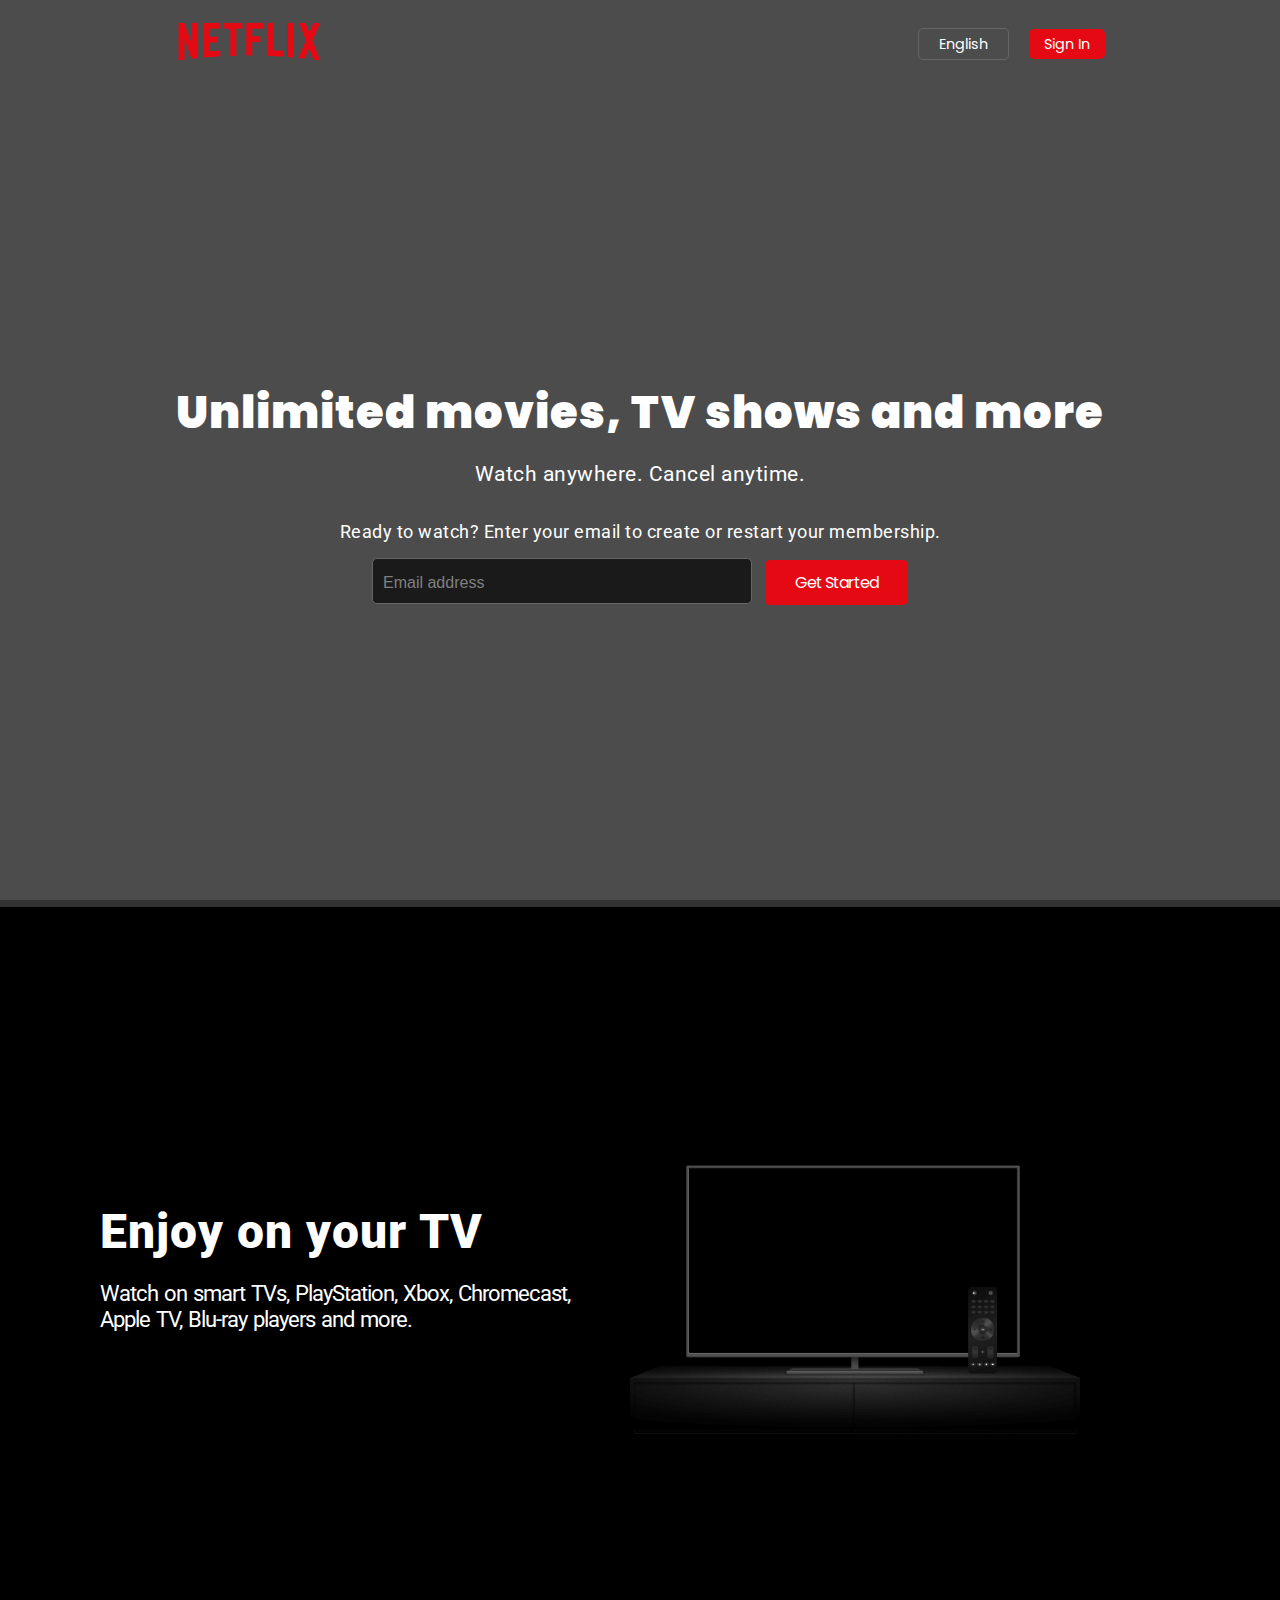
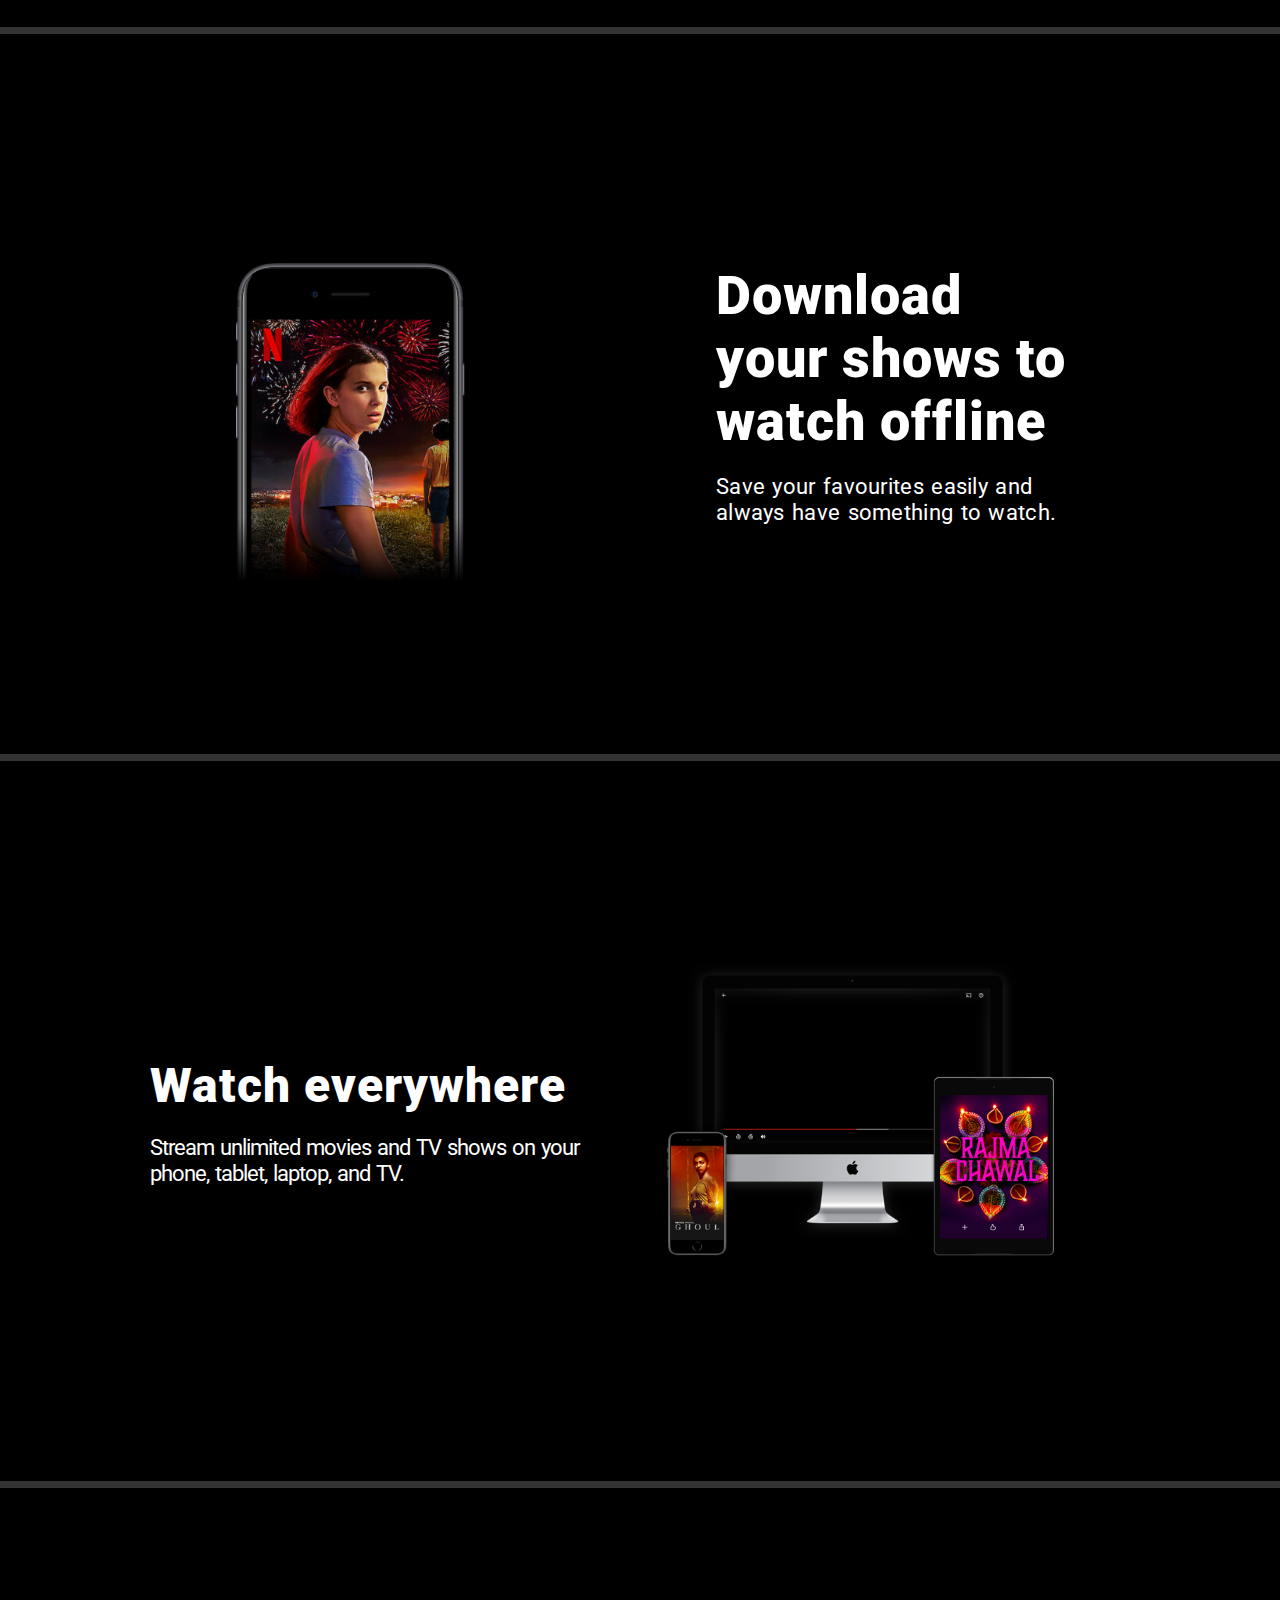
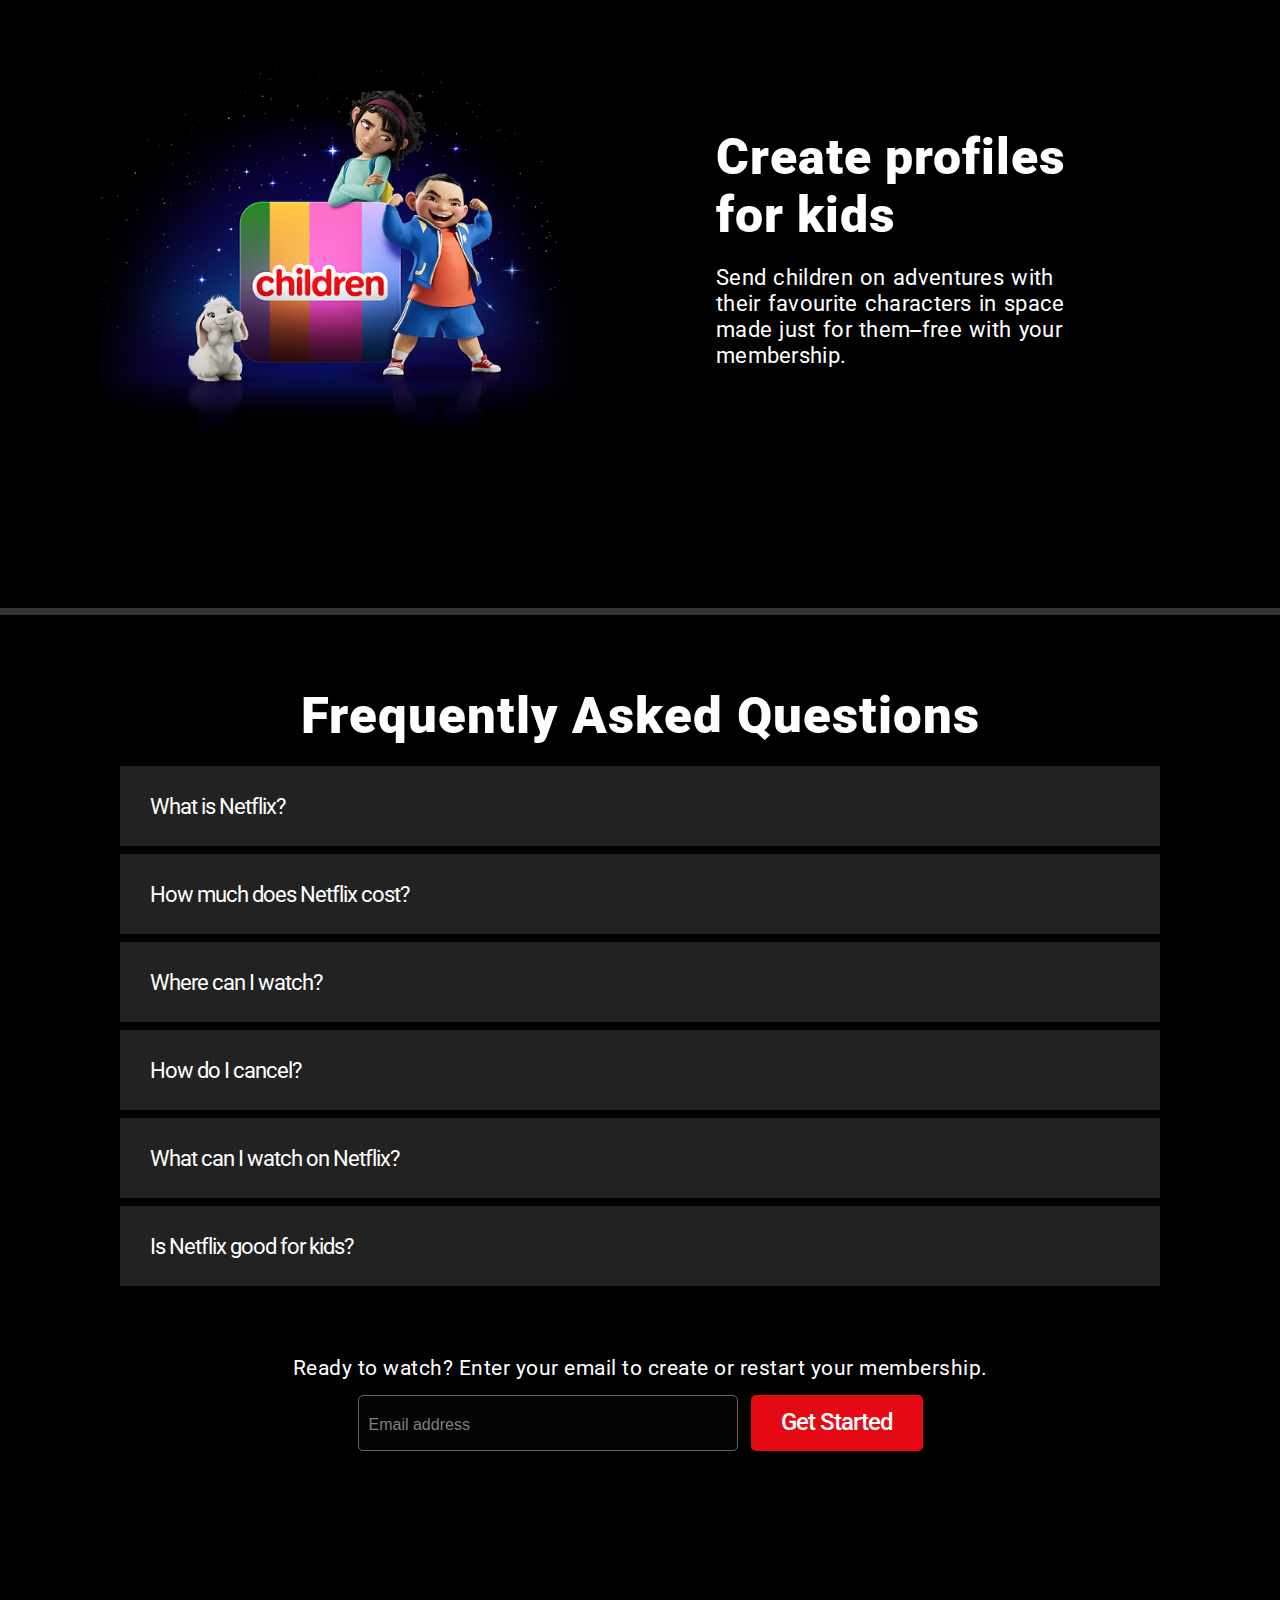
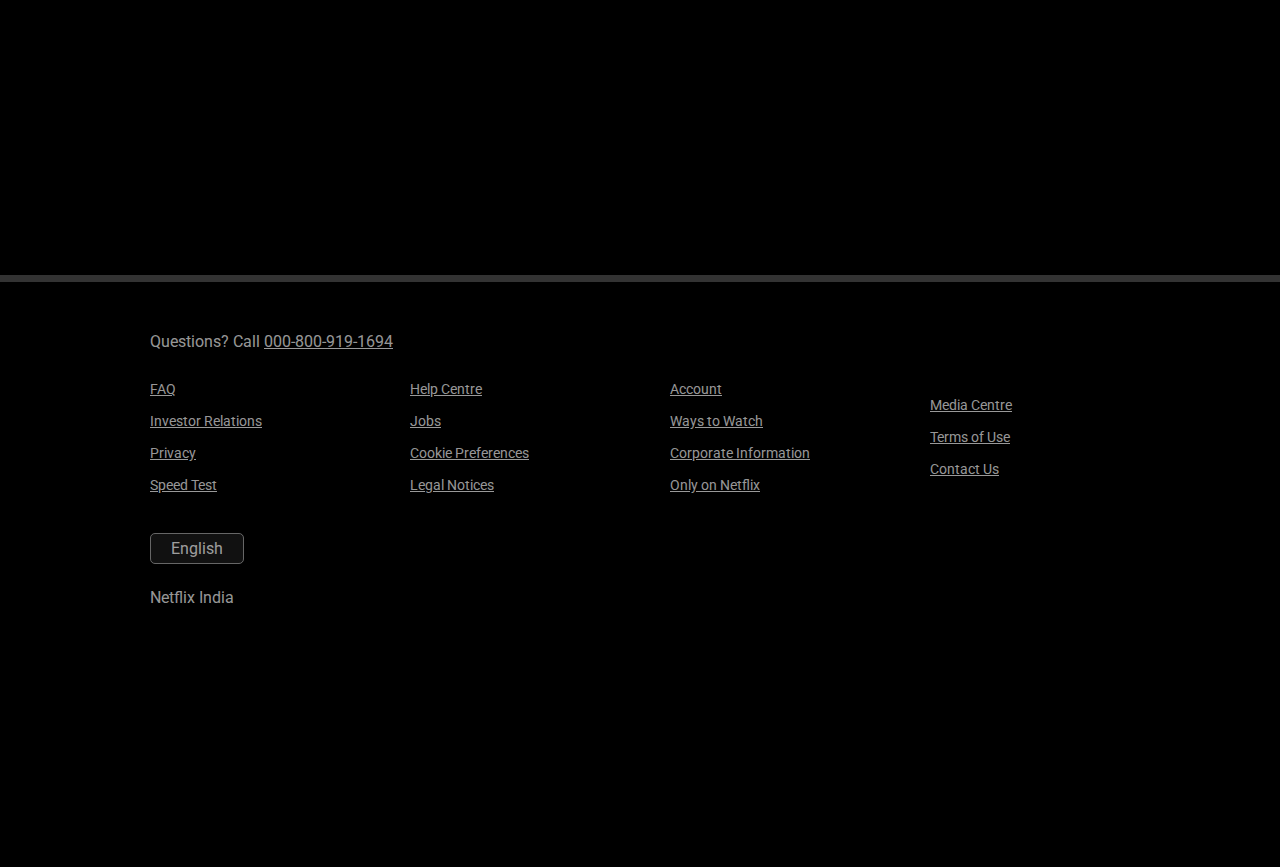
==== Home-Page/index.html @ ae6ad6d8 "Netflix HomePage Second Commit" ====
<!DOCTYPE html>
<html lang="en">
  <head>
    <meta charset="UTF-8" />
    <meta name="viewport" content="width=device-width, initial-scale=1.0" />
    <title>Netflix Homepage Clone</title>
    <link rel="stylesheet" href="style.css" />
    <link
      rel="stylesheet"
      href="https://cdnjs.cloudflare.com/ajax/libs/font-awesome/6.5.1/css/all.min.css"
      integrity="sha512-DTOQO9RWCH3ppGqcWaEA1BIZOC6xxalwEsw9c2QQeAIftl+Vegovlnee1c9QX4TctnWMn13TZye+giMm8e2LwA=="
      crossorigin="anonymous"
      referrerpolicy="no-referrer"
    />
  </head>
  <body>
    <header>
      <nav>
        <img
          class="logo"
          src="images/netflix-logo-png-2562.png"
          alt="Netflix logo"
        />
        <ul>
          <li>
            <a class="language" href="#"
              >English <i class="fa-solid fa-caret-down"></i
            ></a>
          </li>
          <li><a class="sign-in" href="#">Sign In</a></li>
        </ul>
      </nav>
      <article>
        <h2>Unlimited movies, TV shows and more</h2>
        <p class="slogan first">Watch anywhere. Cancel anytime.</p>
        <p class="slogan second">
          Ready to watch? Enter your email to create or restart your membership.
        </p>
        <form action="#">
          <input
            class="input"
            id="email"
            name="email"
            type="email"
            placeholder="Email address"
            required
          />
          <label class="label" for="email"
            >Get Started <i class="fa-solid fa-angle-right"></i
          ></label>
        </form>
      </article>
    </header>
    <div class="horizontal-line"></div>
    <main>
      <article class="content one">
        <section class="details">
          <h2>Enjoy on your TV</h2>
          <p>
            Watch on smart TVs, PlayStation, Xbox, Chromecast, Apple TV, Blu-ray
            players and more.
          </p>
        </section>
        <img
          class="first-img"
          src="images/tv.png"
          alt="Tv image"
          width="640"
          height="480"
        />
      </article>
      <div class="horizontal-line"></div>
      <article class="content two">
        <img
          class="second-img"
          src="images/mobile-0819.jpg"
          alt="Tv image"
          width="640"
          height="480"
        />
        <section class="details">
          <h2>Download your shows to watch offline</h2>
          <p>Save your favourites easily and always have something to watch.</p>
        </section>
      </article>
      <div class="horizontal-line"></div>
      <article class="content three">
        <section class="details">
          <h2>Watch everywhere</h2>
          <p>
            Stream unlimited movies and TV shows on your phone, tablet, laptop,
            and TV.
          </p>
        </section>
        <img
          class="first-img"
          src="images/device-pile-in.png"
          alt="Tv image"
          width="640"
          height="480"
        />
      </article>
      <div class="horizontal-line"></div>
      <article class="content four">
        <img
          class="second-img"
          src="images/AAAABVr8nYuAg0xDpXDv0VI9HUoH7r2aGp4TKRCsKNQrMwxzTtr-NlwOHeS8bCI2oeZddmu3nMYr3j9MjYhHyjBASb1FaOGYZNYvPBCL.png"
          alt="Tv image"
          width="640"
          height="480"
        />
        <section class="details">
          <h2>Create profiles for kids</h2>
          <p>
            Send children on adventures with their favourite characters in space
            made just for them&#x23AF;free with your membership.
          </p>
        </section>
      </article>
      <div class="horizontal-line"></div>
      <article class="faq">
        <section>
          <h2>Frequently Asked Questions</h2>
          <ul>
            <li>
              <a href="">What is Netflix?</a>
              <i class="fa-solid fa-plus"></i>
            </li>
            <li>
              <a href="">How much does Netflix cost?</a>
              <i class="fa-solid fa-plus"></i>
            </li>
            <li>
              <a href="">Where can I watch?</a>
              <i class="fa-solid fa-plus"></i>
            </li>
            <li>
              <a href="">How do I cancel?</a>
              <i class="fa-solid fa-plus"></i>
            </li>
            <li>
              <a href="">What can I watch on Netflix?</a>
              <i class="fa-solid fa-plus"></i>
            </li>
            <li>
              <a href="">Is Netflix good for kids?</a>
              <i class="fa-solid fa-plus"></i>
            </li>
          </ul>
          <small class="create-email"
            >Ready to watch? Enter your email to create or restart your
            membership.</small
          >
          <form action="#">
            <input
              class="input bottom"
              id="email"
              name="email"
              type="email"
              placeholder="Email address"
              required
            />
            <label class="label bottom-label" for="email"
              >Get Started <i class="fa-solid fa-angle-right"></i
            ></label>
          </form>
        </section>
      </article>
      <div class="horizontal-line"></div>
      <footer>
        <div class="footer-content">
          <p>Questions? Call <a href="#">000-800-919-1694</a></p>
          <nav class="nav-links">
            <section>
              <a href="">FAQ</a>
              <a href="">Investor Relations</a>
              <a href="">Privacy</a>
              <a href="">Speed Test</a>
            </section>
            <section>
              <a href="">Help Centre</a>
              <a href="">Jobs</a>
              <a href="">Cookie Preferences</a>
              <a href="">Legal Notices</a>
            </section>
            <section>
              <a href="">Account</a>
              <a href="">Ways to Watch</a>
              <a href="">Corporate Information</a>
              <a href="">Only on Netflix</a>
            </section>
            <section>
              <a href="">Media Centre</a>
              <a href="">Terms of Use</a>
              <a href="">Contact Us</a>
            </section>
          </nav>
          <a class="language footer-lang" href="#"
            >English <i class="fa-solid fa-caret-down"></i
          ></a>
          <h3 class="copyright">Netflix India</h3>
        </div>
      </footer>
    </main>
  </body>
</html>
---- Home-Page/style.css ----
@import url("https://fonts.googleapis.com/css2?family=Poppins:wght@400;500;600;700&display=swap");
@import url("https://fonts.googleapis.com/css2?family=Roboto:wght@300;400;500;700;900&display=swap");
* {
  padding: 0;
  margin: 0;
  box-sizing: border-box;
  /* font-family: "Roboto", sans-serif;
  font-family: "Roboto Condensed", sans-serif; */
}

header {
  min-height: 100vh;
  background-image: linear-gradient(rgba(0, 0, 0, 0.7), rgba(0, 0, 0, 0.7)),
    url("https://assets.nflxext.com/ffe/siteui/vlv3/c38a2d52-138e-48a3-ab68-36787ece46b3/eeb03fc9-99c6-438e-824d-32917ce55783/IN-en-20240101-popsignuptwoweeks-perspective_alpha_website_medium.jpg");
  background-position: center;
  background-size: 130%;
  color: #fff;
  font-family: "Poppins", sans-serif;
}

nav {
  display: flex;
  flex-direction: row;
  justify-content: space-between;
  padding: 20px 175px;
  align-items: center;
}

.logo {
  width: 150px;
  height: auto;
}

nav ul {
  display: flex;
  flex-direction: row;
}

nav ul li {
  list-style: none;
}

nav ul li a {
  color: #fff;
  font-size: 0.9rem;
  text-decoration: none;
}

.language {
  background: transparent;
  padding: 5px 20px;
  border: 1px solid #666;
  border-radius: 5px;
  margin-right: 20px;
}

.sign-in {
  background-color: rgb(229, 9, 20);
  padding: 5px 15px;
  border-radius: 5px;
  transition: 0.15s;
  cursor: pointer;
}

.sign-in:hover {
  background-color: rgba(229, 9, 20, 0.8);
}

article {
  width: 100%;
  height: 90vh;
  letter-spacing: -1px;
  display: flex;
  gap: 1rem;
  flex-direction: column;
  justify-content: center;
  align-items: center;
}

article h2 {
  font-size: 2.8rem;
  font-weight: 900;
  letter-spacing: 1px;
}

.slogan {
  font-size: 1.3rem;
  font-family: "Roboto", sans-serif;
  letter-spacing: 0.5px;
}

.second {
  margin-top: 20px;
  font-size: 1.1rem;
}

form {
  display: flex;
}

.input {
  font-size: 1.3rem;
  padding: 10px 100px 10px 10px;
  background: rgba(6, 6, 6, 0.7);
  color: #fff;
  border: 1px solid #666;
  border-radius: 5px;
  position: relative;
}

.input::placeholder {
  font-size: 1rem;
  color: gray;
}
.label {
  background-color: rgb(229, 9, 20);
  padding: 11px 30px;
  border-radius: 5px;
  margin-left: 10px;
  transition: 0.15s;
}

.label:hover {
  background-color: rgba(229, 9, 20, 0.8);
  cursor: pointer;
}

.horizontal-line {
  width: 100%;
  height: 7px;
  background-color: #333;
}

.content {
  height: 80vh;
  background-color: #000;
  display: flex;
  flex-flow: row;
  color: #fff;
  justify-content: space-between;
  align-items: center;
  padding: 0px 100px;
}

.details {
  width: 500px;
}

.details h2 {
  font-size: 3rem;
  font-family: "Roboto", sans-serif;
  margin-bottom: 20px;
}

.details p {
  font-size: 1.4rem;
  font-family: "Roboto", sans-serif;
  word-spacing: 2px;
}

.first-img {
  width: 450px;
  height: auto;
  margin-right: 100px;
}
.second-img {
  width: 500px;
  height: auto;
  margin-right: 100px;
}

.two section,
.four section {
  margin-right: 100px;
  width: 100%;
}

.two h2 {
  font-size: 3.4rem;
}

.two p,
.four p {
  letter-spacing: 0.3px;
}

.three {
  padding-left: 150px;
}

.four h2 {
  font-size: 3.1rem;
}

.faq {
  background-color: #000;
  color: #fff;
  font-family: "Roboto", sans-serif;
  min-height: 140vh;
  width: 100%;
  display: flex;
  justify-content: start;
  align-items: center;
}

.faq section {
  margin: 70px auto;
  width: 65rem;
}

.faq h2 {
  width: 100%;
  text-align: center;
  font-size: 3.2rem;
  margin-bottom: 20px;
}

.create-email,
form {
  display: block;
  text-align: center;
}

.faq li {
  list-style: none;
  margin-bottom: 8px;
  display: flex;
  flex-flow: row;
  justify-content: space-between;
  align-items: center;
  background-color: #222;
  padding: 27px 30px;
}

.faq a {
  text-decoration: none;
  color: #fff;
  font-size: 1.4rem;
}

.faq li i {
  font-size: 30px;
  cursor: pointer;
}

.faq li:hover {
  background-color: #333;
}

.create-email {
  margin-top: 70px;
  margin-bottom: 15px;
  font-size: 1.3rem;
  letter-spacing: 0.5px;
}

.bottom {
  padding-left: 10px;
  padding-top: 15px;
  padding-bottom: 15px;
  display: inline-block;
}

.bottom-label {
  padding-top: 13px;
  padding-bottom: 15px;
  font-size: 1.5rem;
  font-weight: 500;
}

footer {
  width: 100%;
  height: 65vh;
  background-color: #000;
  color: rgba(255, 255, 255, 0.6);
  font-family: "Roboto", sans-serif;
}

.footer-content {
  display: block;
  height: auto;
  padding: 50px 150px;
}

.footer-content p a {
  color: rgba(255, 255, 255, 0.6);
}

.nav-links {
  padding: 30px 0;
}

.nav-links section {
  width: 200px;
  display: flex;
  flex-flow: column;
}

.nav-links section a {
  color: rgba(255, 255, 255, 0.6);
  margin-bottom: 15px;
  font-size: 0.9rem;
}
.footer-lang {
  background-color: #111;
  color: rgba(255, 255, 255, 0.6);
  text-decoration: none;
}
.copyright {
  padding-top: 30px;
  font-size: 1rem;
  color: rgba(255, 255, 255, 0.6);
  font-weight: 400;
}
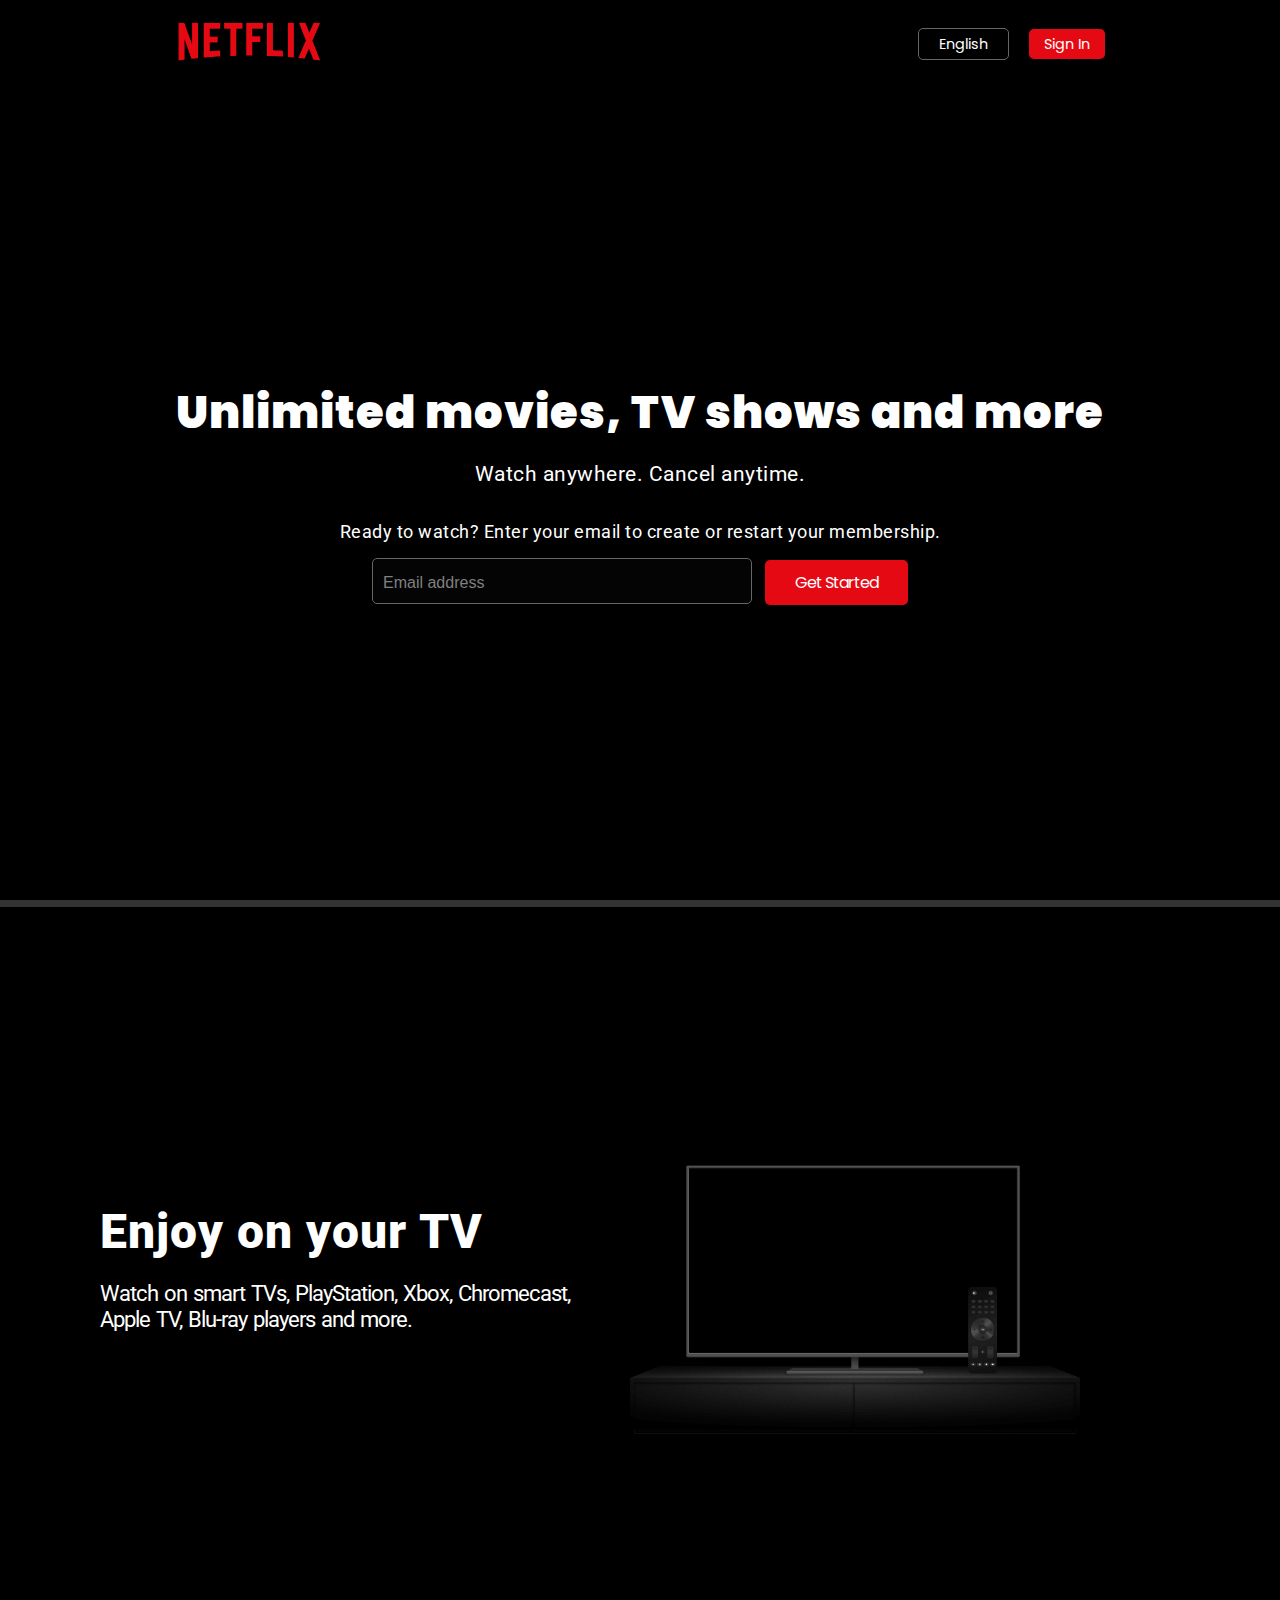
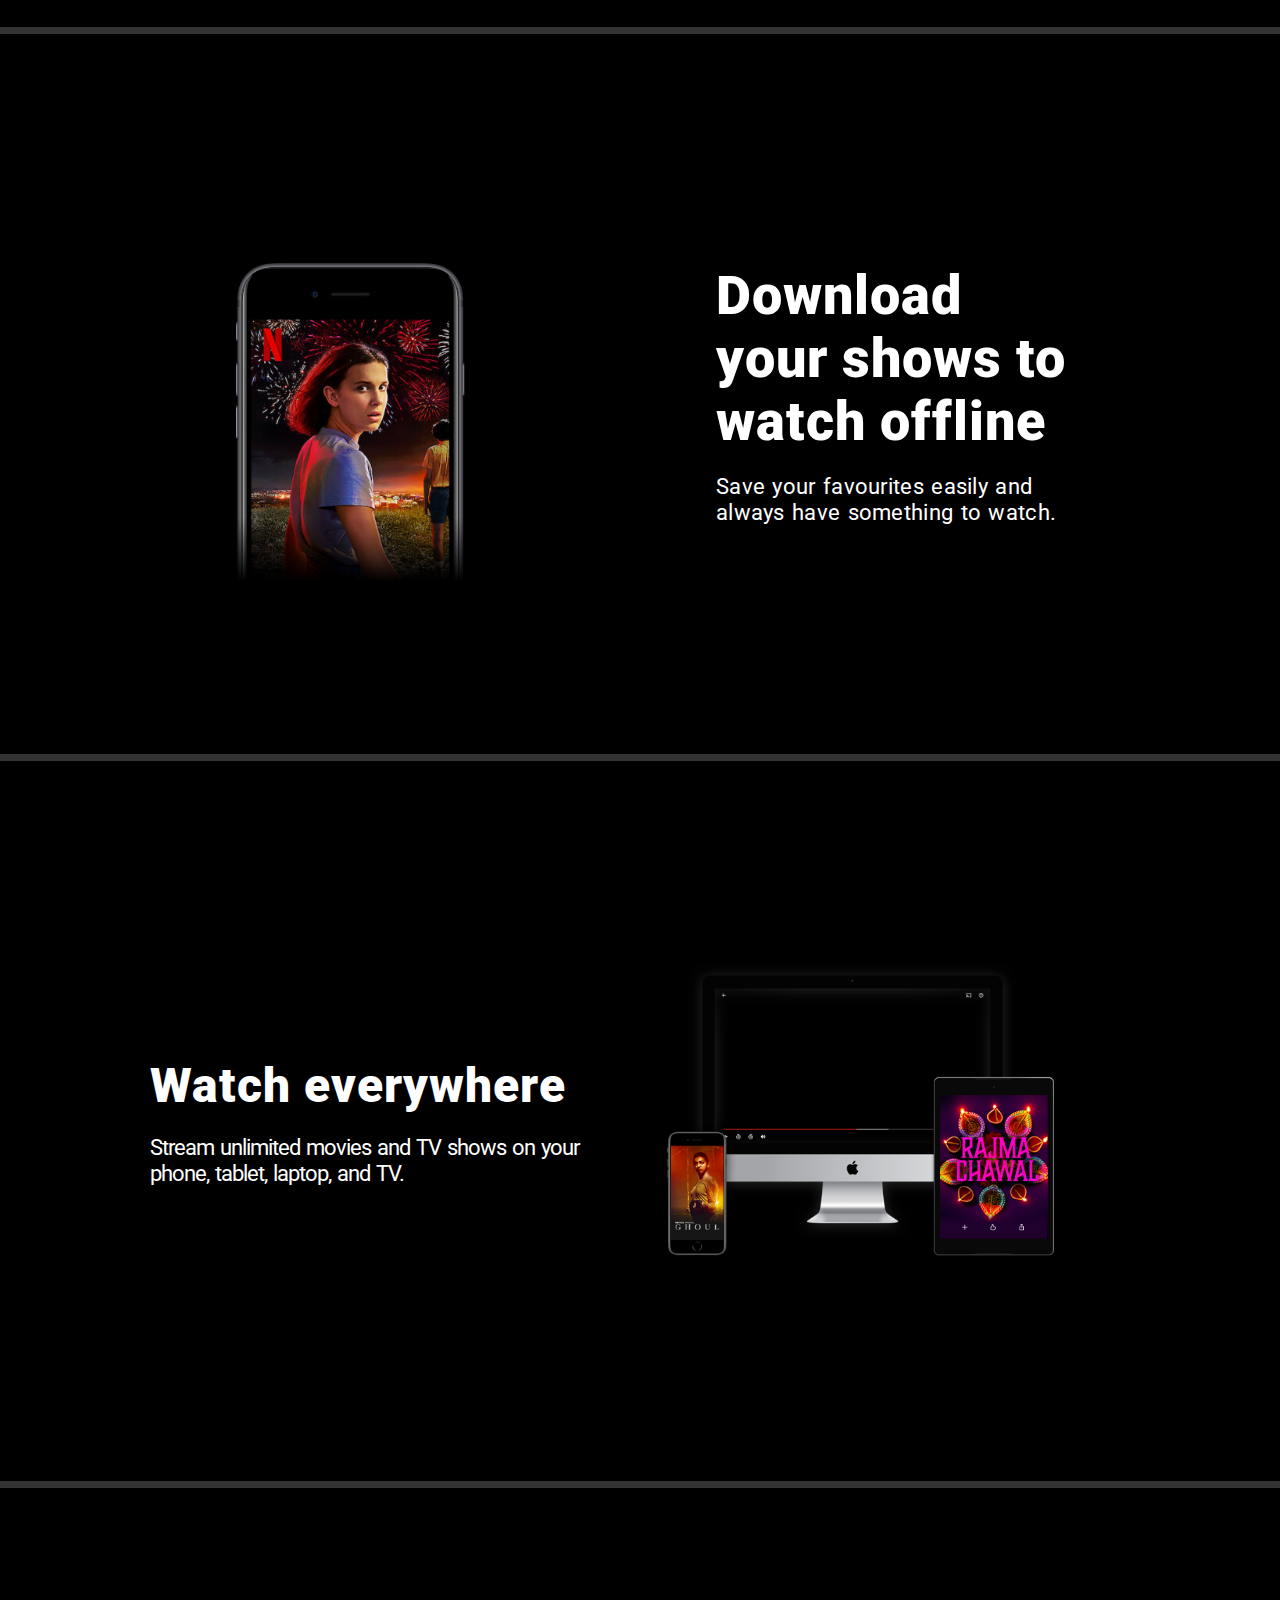
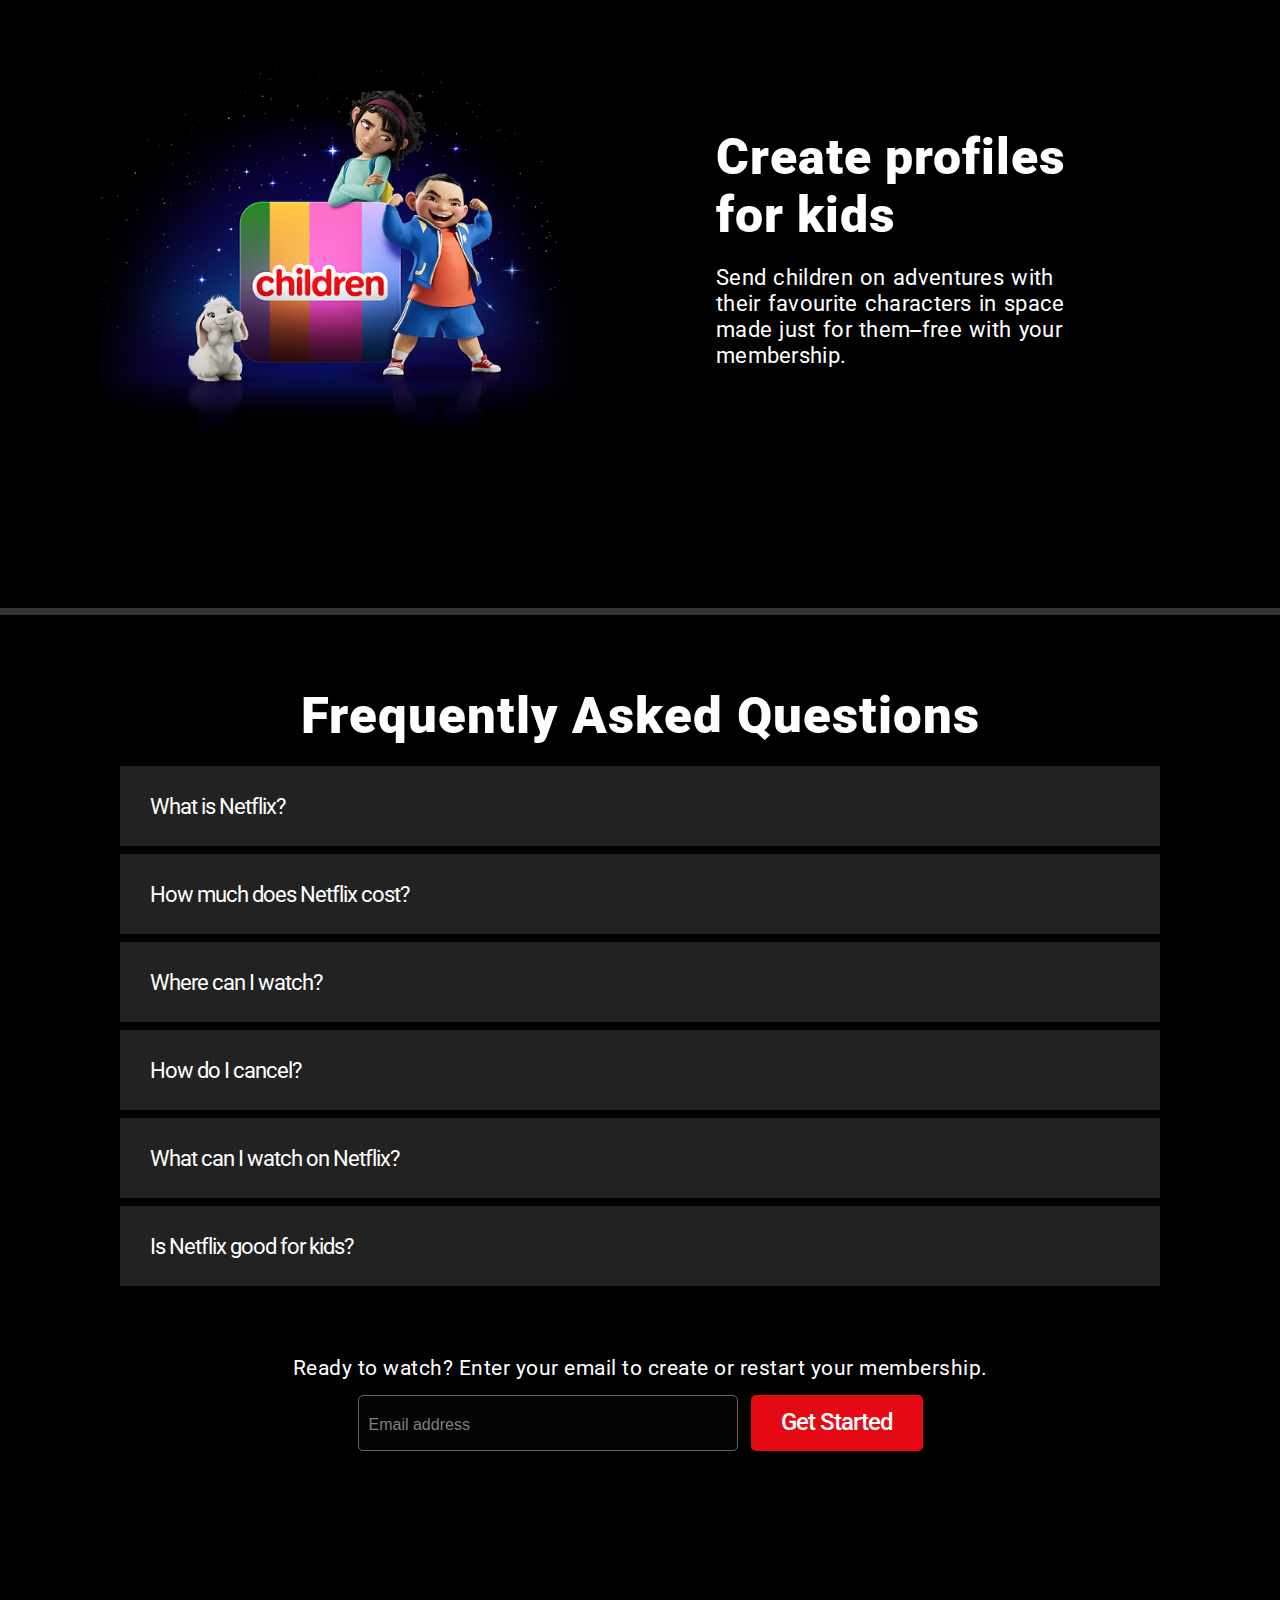
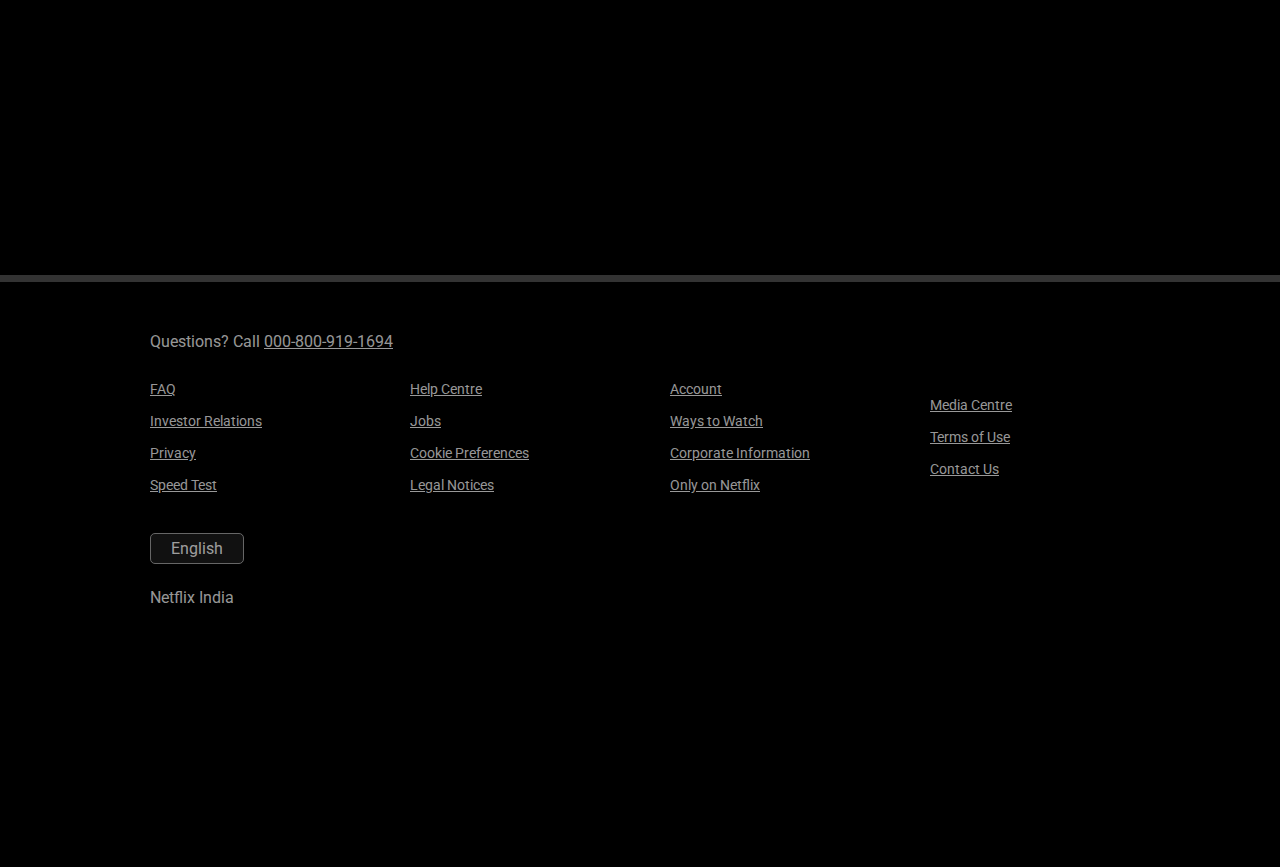
==== commit 8846f054: "Fifth Commit Help Center Page" ====
--- a/Home-Page/index.html
+++ b/Home-Page/index.html
@@ -27,7 +27,9 @@
               >English <i class="fa-solid fa-caret-down"></i
             ></a>
           </li>
-          <li><a class="sign-in" href="#">Sign In</a></li>
+          <li>
+            <a class="sign-in" href="../Login-form/login.html">Sign In</a>
+          </li>
         </ul>
       </nav>
       <article>
@@ -119,7 +121,7 @@
       </article>
       <div class="horizontal-line"></div>
       <article class="faq">
-        <section>
+        <section id="faq-section">
           <h2>Frequently Asked Questions</h2>
           <ul>
             <li>
@@ -172,7 +174,7 @@
           <p>Questions? Call <a href="#">000-800-919-1694</a></p>
           <nav class="nav-links">
             <section>
-              <a href="">FAQ</a>
+              <a href="../Help-center/helpCenter.html">FAQ</a>
               <a href="">Investor Relations</a>
               <a href="">Privacy</a>
               <a href="">Speed Test</a>
--- a/Home-Page/style.css
+++ b/Home-Page/style.css
@@ -4,12 +4,18 @@
   padding: 0;
   margin: 0;
   box-sizing: border-box;
-  /* font-family: "Roboto", sans-serif;
-  font-family: "Roboto Condensed", sans-serif; */
+}
+
+html {
+  scroll-behavior: smooth;
+}
+
+body {
+  background-color: #000;
 }
 
 header {
-  min-height: 100vh;
+  height: 100vh;
   background-image: linear-gradient(rgba(0, 0, 0, 0.7), rgba(0, 0, 0, 0.7)),
     url("https://assets.nflxext.com/ffe/siteui/vlv3/c38a2d52-138e-48a3-ab68-36787ece46b3/eeb03fc9-99c6-438e-824d-32917ce55783/IN-en-20240101-popsignuptwoweeks-perspective_alpha_website_medium.jpg");
   background-position: center;
@@ -312,3 +318,84 @@
   color: rgba(255, 255, 255, 0.6);
   font-weight: 400;
 }
+/* @media (width >1080px) {
+  header,
+  article {
+    max-height: 60vh;
+  }
+}
+
+@media (width < 1080px) {
+  header,
+  article {
+    max-height: 50vh;
+  }
+  header nav {
+    padding-left: 40px;
+    padding-right: 40px;
+  }
+  header article h2 {
+    font-size: 2.2rem;
+    margin-top: 0;
+  }
+  .slogan {
+    font-size: 1rem;
+  }
+  .content {
+    margin-right: 0;
+    margin-left: 0;
+  }
+  .content img {
+    width: 400px;
+  }
+
+  .one img {
+    width: 400px;
+    margin-right: 0;
+  }
+  .details h2 {
+    font-size: 2rem;
+  }
+  .details p {
+    font-size: 1rem;
+  }
+
+  .two img {
+    width: 400px;
+    margin-right: 50px;
+  }
+
+  .three img {
+    margin-right: 0;
+  }
+  .faq section h2 {
+    font-size: 2.3rem;
+  }
+  .faq section {
+    max-width: 900px;
+  }
+  .create-email {
+    font-size: 1rem;
+  }
+}
+
+@media (width < 960px) {
+  .slogan {
+    font-size: 1.2rem;
+  }
+  .content {
+    flex-flow: column;
+    padding: 50px 0px;
+    width: 100%;
+    margin: 0 10px;
+    text-align: center;
+  }
+  .details h2 {
+    font-size: 3rem;
+  }
+  .details p {
+    font-size: 1.3rem;
+    text-wrap: nowrap;
+    padding-left: 0;
+  }
+} */
